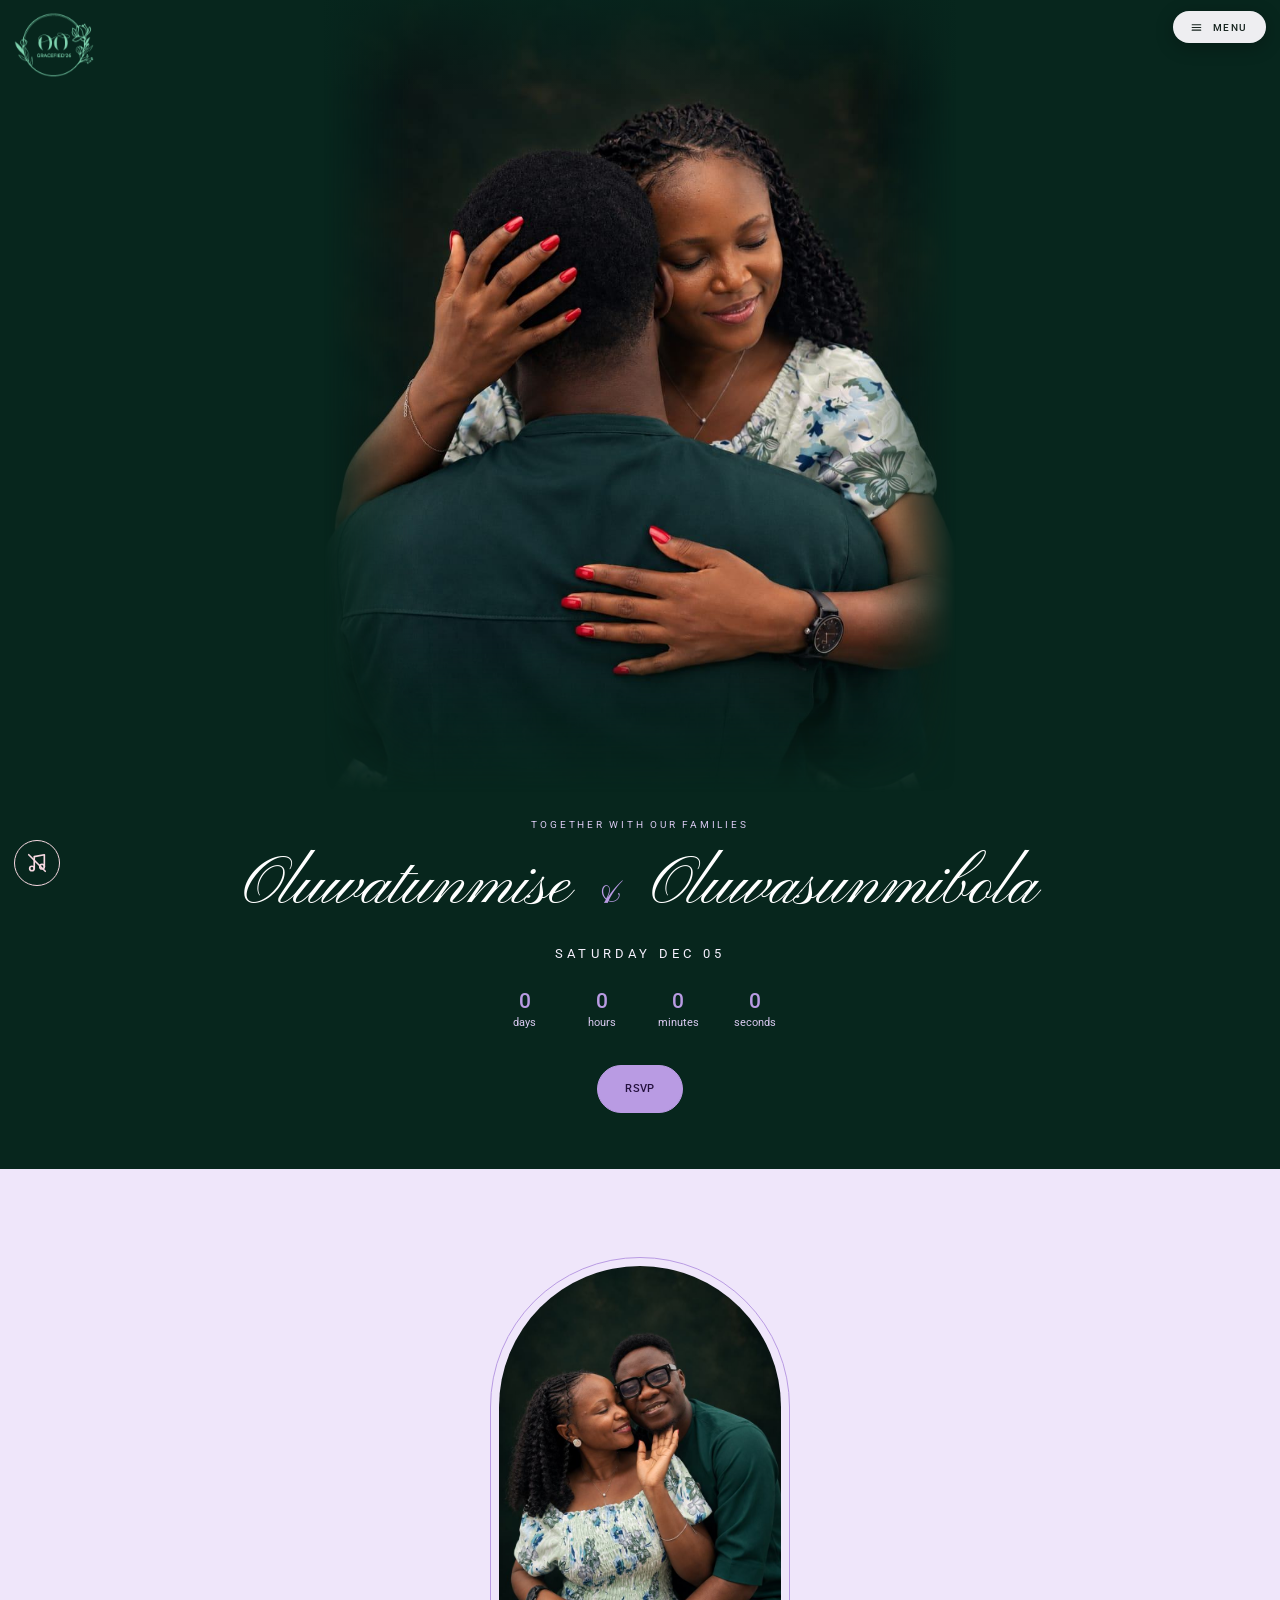
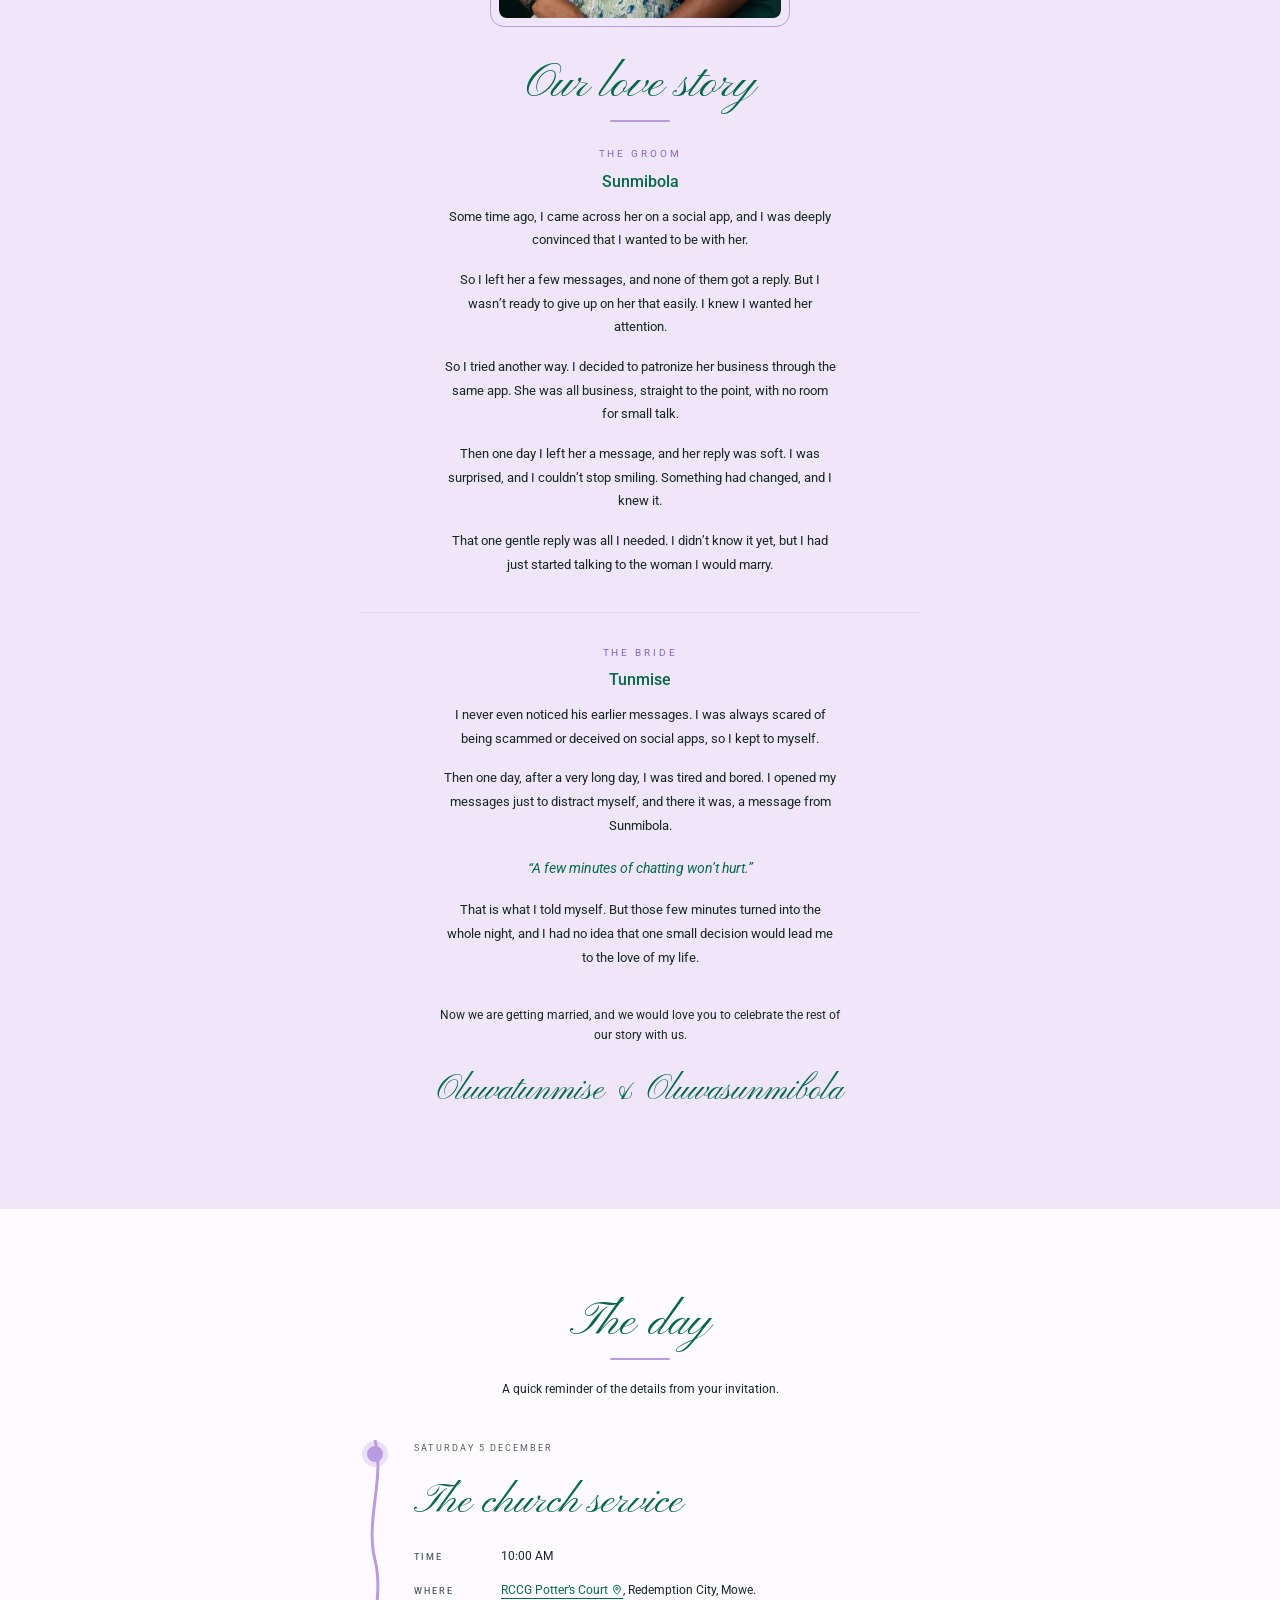
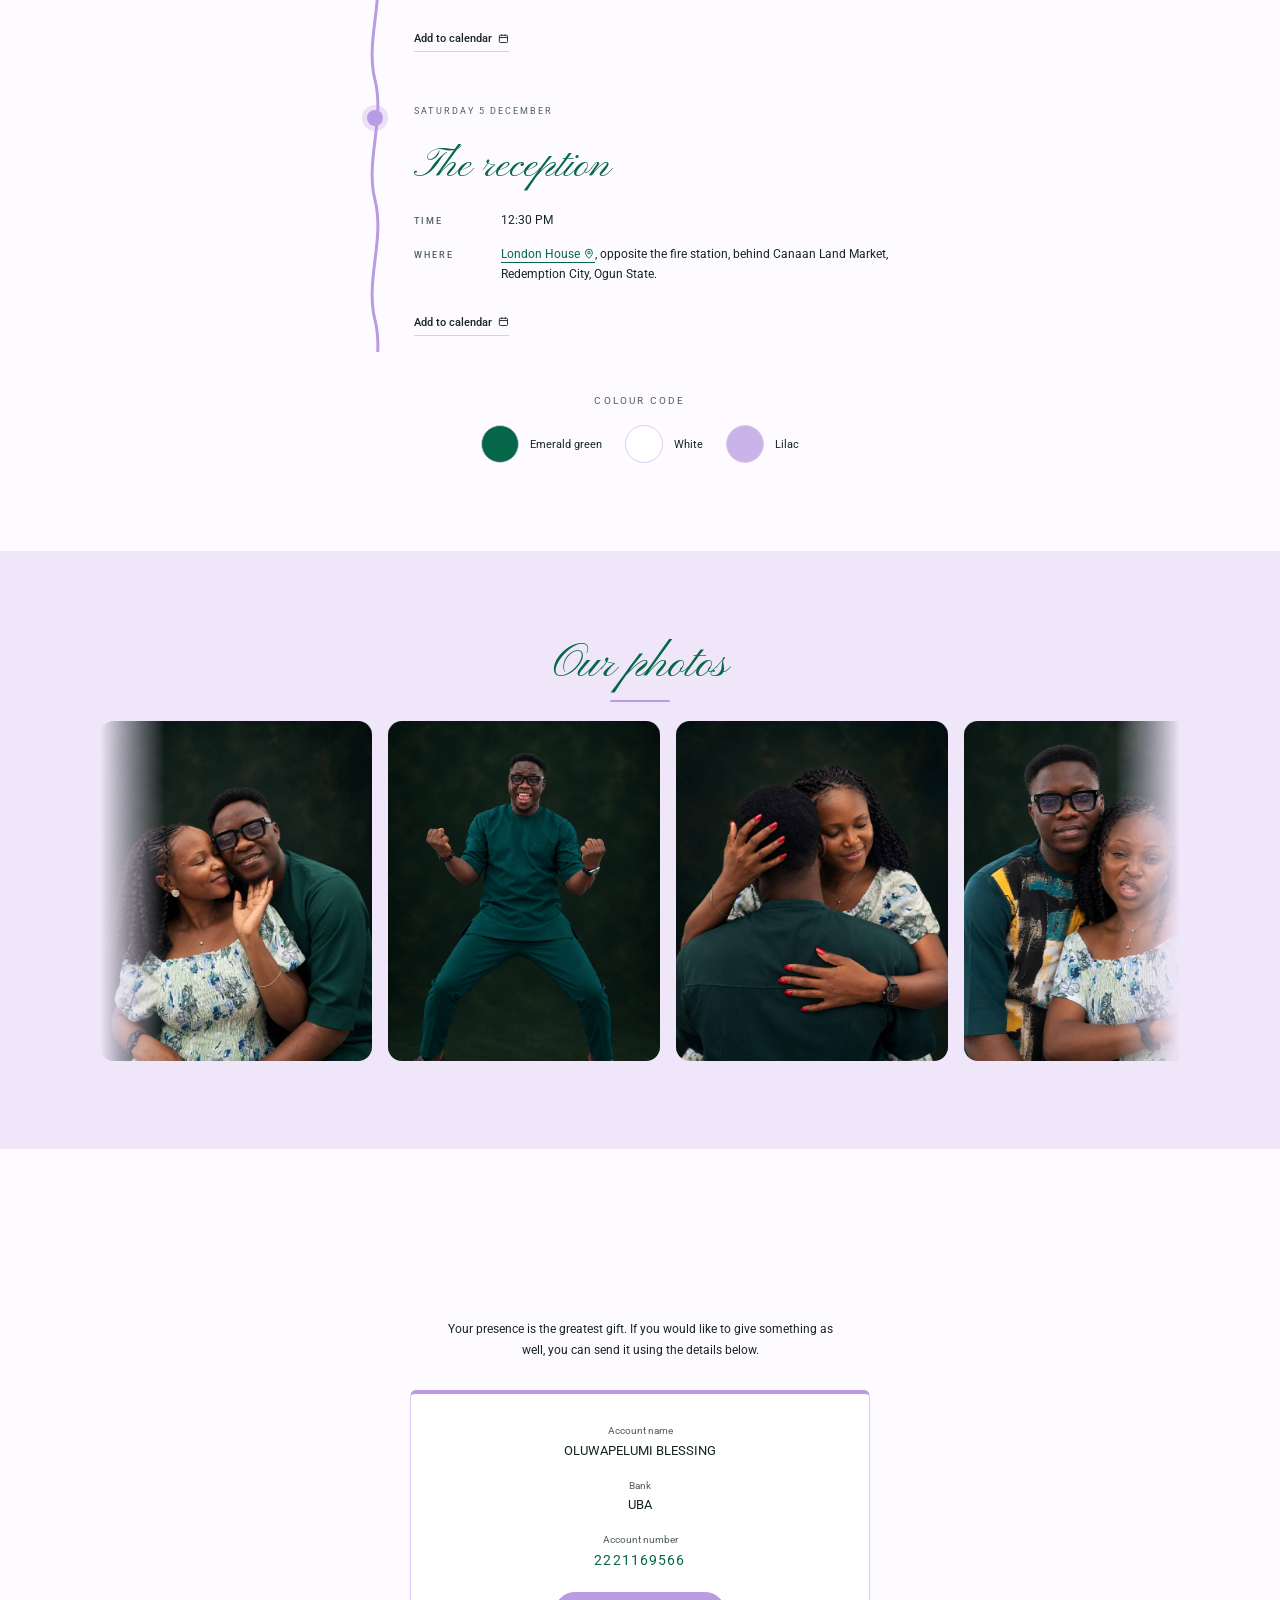
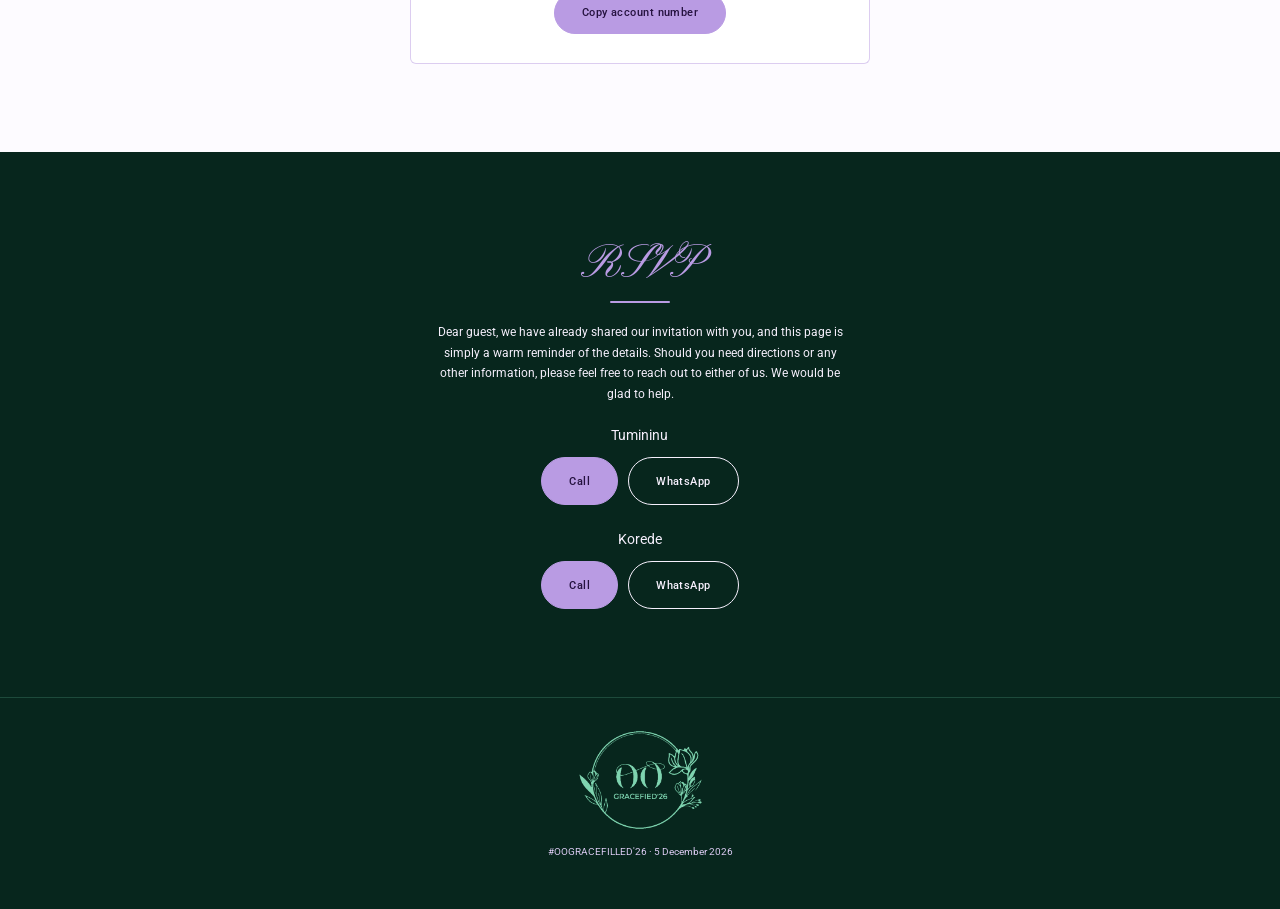
==== index.html @ e3ea1077 "Add files via upload" ====
<!DOCTYPE html>
<html lang="en">
<head>
<meta charset="utf-8">
<meta name="viewport" content="width=device-width, initial-scale=1, viewport-fit=cover">
<title>Oluwatunmise &amp; Oluwasunmibola · 5 December 2026</title>
<meta name="description" content="Oluwatunmise and Oluwasunmibola are getting married on Saturday 5 December 2026. #OOGRACEFILLED'26">
<meta property="og:type" content="website">
<meta property="og:site_name" content="Oluwatunmise &amp; Oluwasunmibola">
<meta property="og:title" content="Oluwatunmise &amp; Oluwasunmibola · Saturday 5 December 2026">
<meta property="og:description" content="A gentle reminder of our wedding details. Join us on Saturday 5 December 2026.">
<meta property="og:url" content="https://oogracefied-thewedding.vercel.app/">
<meta property="og:image" content="https://oogracefied-thewedding.vercel.app/preview.jpg">
<meta property="og:image:type" content="image/jpeg">
<meta property="og:image:width" content="1200">
<meta property="og:image:height" content="630">
<meta property="og:image:alt" content="Oluwatunmise and Oluwasunmibola embracing">
<meta name="twitter:card" content="summary_large_image">
<meta name="twitter:title" content="Oluwatunmise &amp; Oluwasunmibola · Saturday 5 December 2026">
<meta name="twitter:image" content="https://oogracefied-thewedding.vercel.app/preview.jpg">
<link rel="preconnect" href="https://fonts.googleapis.com">
<link rel="preconnect" href="https://fonts.gstatic.com" crossorigin>
<link href="https://fonts.googleapis.com/css2?family=Pinyon+Script&family=Roboto:ital,wght@0,400;0,500;1,400&display=swap" rel="stylesheet">
<style>
:root{
  --emerald:#066748; --forest:#07261d; --lilac:#d9c9f0; --mist:#f6f1fc; --gold:#b99be3;
  --bg:#fdfbff; --ink:#17251f; --muted:#52605a; --card:#ffffff; --line:#dccdf0; --accent:#066748; --alt:#efe6fa;
  --serif:'Roboto','Segoe UI',system-ui,sans-serif; --sans:'Roboto','Segoe UI',system-ui,sans-serif; --script:'Pinyon Script','Segoe Script',cursive;
  box-sizing:border-box; padding-top:env(safe-area-inset-top,0px); padding-bottom:env(safe-area-inset-bottom,0px);
}
@media (prefers-color-scheme:dark){:root:not([data-theme="light"]){--bg:#0a1d17;--ink:#eee9f6;--muted:#aebbb4;--card:#0f2b22;--line:#1f4a3c;--accent:#7fd4b0;--alt:#0c241c;}}
:root[data-theme="dark"]{--bg:#0a1d17;--ink:#eee9f6;--muted:#aebbb4;--card:#0f2b22;--line:#1f4a3c;--accent:#7fd4b0;--alt:#0c241c;}
*,*::before,*::after{box-sizing:border-box}
html{background:var(--forest);scroll-behavior:smooth;scroll-padding-top:env(safe-area-inset-top,0px)}
body{margin:0;background:var(--bg);color:var(--ink);font-family:var(--serif);font-size:.74rem;line-height:1.75;text-align:center}
img{max-width:100%;display:block}
a{color:inherit}
:focus-visible{outline:3px solid var(--gold);outline-offset:3px}
.wrap{width:min(900px,100% - 2.5rem);margin-inline:auto}
h1,h2,h3{font-weight:500;margin:0;line-height:1.1}
h2{font-family:var(--script);font-weight:400;font-size:clamp(2.3rem,6.5vw,3rem);color:var(--accent);margin-bottom:1.2rem}
p{margin:0 auto 1rem;max-width:58ch}
.btn{display:inline-block;font-family:var(--sans);font-size:.68rem;letter-spacing:.04em;text-decoration:none;padding:.85rem 1.7rem;border-radius:999px;border:1.5px solid var(--gold);background:var(--gold);color:#25123f;font-weight:500;cursor:pointer}
.btn.ghost{background:transparent;color:inherit;border-color:currentColor}
/* hero */
.hero{position:relative;overflow:hidden;background:var(--forest);color:#f5effc;padding-bottom:3.5rem}.herobg{display:block;margin:0 auto;width:auto;max-width:100%;height:auto;max-height:88vh;max-height:88svh;-webkit-mask-image:linear-gradient(to right,transparent,#000 14%,#000 86%,transparent),linear-gradient(to bottom,#000 80%,transparent);-webkit-mask-composite:source-in;mask-image:linear-gradient(to right,transparent,#000 14%,#000 86%,transparent),linear-gradient(to bottom,#000 80%,transparent);mask-composite:intersect}.hero::after{content:"";position:absolute;left:0;right:0;top:0;height:6rem;background:linear-gradient(to bottom,rgba(7,38,29,.8),rgba(7,38,29,0));pointer-events:none}.hero>.wrap{position:static}.hero .nav{position:absolute;z-index:3;top:0;left:50%;transform:translateX(-50%);width:min(900px,100% - 2.5rem)}.hero .reveal{position:relative;z-index:2;margin-top:1.5rem;width:min(900px,100% - 2.5rem);margin-inline:auto}
.nav{display:flex;align-items:center;justify-content:flex-end;flex-wrap:wrap;gap:.4rem 1.6rem;list-style:none;margin:0;padding:1.2rem 0;font-family:var(--sans);font-size:.75rem}.nav::before{content:"OO";margin-right:auto;font-family:var(--script);font-weight:400;font-size:2.4rem;color:var(--gold);line-height:1}
.nav a{text-decoration:none;opacity:.9}.nav a:hover{opacity:1;text-decoration:underline}
.arch{width:min(400px,84vw);margin:1rem auto 0;border:1px solid var(--gold);padding:8px;border-radius:220px 220px 14px 14px}
.arch img{width:100%;aspect-ratio:4/5;object-fit:cover;object-position:center 30%;border-radius:212px 212px 8px 8px}
.badge{width:84px;height:84px;border-radius:50%;border:2px solid var(--gold);margin:0 auto .8rem;position:relative;object-fit:cover;box-shadow:0 6px 24px rgba(0,0,0,.35)}
.invite{font-family:var(--sans);font-style:normal;text-transform:uppercase;letter-spacing:.28em;color:var(--lilac);font-size:.62rem}
.names{font-family:var(--script);text-wrap:balance;font-weight:400;font-size:clamp(2.4rem,8.5vw,4.2rem);line-height:1.15;margin:.4rem 0 1rem;color:#fff}
.names .amp{font-size:.7em;color:var(--gold);padding:0 .1em}
.date{font-family:var(--sans);text-transform:uppercase;letter-spacing:.32em;font-size:.82rem;margin-bottom:1.6rem}
.count{display:flex;gap:1.4rem;justify-content:center;font-family:var(--sans);margin-bottom:2rem}
.count div{min-width:3.4rem}
.count b{display:block;font-family:var(--serif);font-size:1.3rem;font-weight:500;color:var(--gold);line-height:1}
.count small{font-size:.7rem;color:var(--lilac)}
.reveal{animation:rise 1.1s ease-out both}
@keyframes rise{from{opacity:0;transform:translateY(18px)}to{opacity:1;transform:none}}
/* sections */
section{padding:5.5rem 0}
.alt{background:var(--alt)}
.frame{width:min(300px,70vw);margin:0 auto 2rem;border-radius:150px 150px 14px 14px;border:1px solid var(--gold);padding:8px}
.frame img{border-radius:142px 142px 8px 8px;width:100%;aspect-ratio:4/5;object-fit:cover;object-position:center 30%}
.quote{font-style:italic;font-size:.84rem;color:var(--accent);margin:1.8rem auto;max-width:34ch;line-height:1.4}
.sign{font-family:var(--script);font-weight:400;font-size:2.1rem;color:var(--accent)}
.cards{display:grid;grid-template-columns:repeat(2,1fr);gap:1.5rem;margin:2rem 0}
.card{background:var(--card);border:1px solid var(--line);border-top:4px solid var(--emerald);border-radius:6px;padding:1.8rem}
.card h3{font-size:1.2rem;margin-bottom:.3rem}
.card .time{font-family:var(--sans);color:var(--accent);font-weight:500;margin-bottom:.8rem}
.card p:last-child{margin-bottom:0}
.note{font-style:italic;color:var(--muted)}
.actions{display:flex;gap:.8rem;flex-wrap:wrap;justify-content:center;margin-top:1.2rem}
.actions .btn.ghost{color:var(--ink)}
.colours{display:flex;gap:1.4rem;flex-wrap:wrap;justify-content:center;margin-top:1rem}
.sw{display:flex;align-items:center;gap:.7rem;font-family:var(--sans);font-size:.68rem}
.sw i{width:2.4rem;height:2.4rem;border-radius:50%;border:1px solid var(--line);display:block}
.gallery{display:grid;grid-template-columns:repeat(4,1fr);gap:1rem}
.gallery button{padding:0;border:0;background:none;cursor:zoom-in;border-radius:6px;overflow:hidden}
.gallery img{width:100%;aspect-ratio:4/5;object-fit:cover;transition:transform .5s}
.gallery button:hover img{transform:scale(1.03)}
dialog{border:0;background:transparent;padding:0;max-width:92vw;max-height:92vh}
dialog::backdrop{background:rgba(4,20,15,.88)}
dialog img{max-height:90vh;width:auto;margin:auto;border-radius:6px}
/* gifts */
.gift{max-width:460px;margin:1.8rem auto 0;background:var(--card);border:1px solid var(--line);border-top:4px solid var(--gold);border-radius:6px;padding:1.8rem}
.gift dl{margin:0 0 1.2rem}
.gift dt{font-family:var(--sans);font-size:.62rem;color:var(--muted)}
.gift dd{margin:0 0 .9rem;font-size:.8rem}
.gift dd.num{font-family:var(--sans);letter-spacing:.08em;font-size:.88rem;color:var(--accent)}
.rsvp{background:var(--forest);color:#f5effc}
.rsvp h2{color:var(--gold)}
.rsvp .actions{flex-direction:column;align-items:center;gap:1.4rem}
.contact{display:flex;gap:.6rem;align-items:center;flex-wrap:wrap;justify-content:center;font-family:var(--sans)}
.contact span{width:100%;font-family:var(--serif);font-size:.85rem}
.rsvp .btn.ghost{color:#f5effc}
footer{background:var(--forest);color:var(--lilac);padding:2rem 1rem 3rem;font-family:var(--sans);font-size:.62rem;border-top:1px solid #1d4a3b}
footer .badge{width:84px;height:84px;margin:0 auto .8rem}

.timeline{position:relative;max-width:560px;margin:2.5rem auto 0;padding-left:3.4rem;text-align:left}
.timeline::before{content:"";position:absolute;left:0;top:0;bottom:0;width:30px;background:url("data:image/svg+xml,%3Csvg xmlns='http://www.w3.org/2000/svg' width='30' height='240' viewBox='0 0 30 240'%3E%3Cpath d='M15 0C25 40 5 80 15 120S5 200 15 240' fill='none' stroke='%23b99be3' stroke-width='3'/%3E%3C/svg%3E") repeat-y center top}
.ev{position:relative;padding-bottom:3.2rem}
.ev:last-child{padding-bottom:1rem}
.ev::before{content:"";position:absolute;left:calc(-3.4rem + 7px);top:.4rem;width:16px;height:16px;border-radius:50%;background:var(--gold);box-shadow:0 0 0 5px rgba(185,155,227,.28)}
.ev .date{font-family:var(--sans);font-size:.58rem;letter-spacing:.22em;text-transform:uppercase;color:var(--muted)}
.ev h3{font-family:var(--script);font-weight:400;font-size:clamp(2.1rem,7vw,2.6rem);color:var(--accent);margin:.2rem 0 1.3rem;line-height:1.05}
.row{display:grid;grid-template-columns:4.4rem 1fr;gap:.3rem 1rem;margin-bottom:.9rem;align-items:baseline}
.row b{font-family:var(--sans);font-size:.56rem;letter-spacing:.22em;text-transform:uppercase;font-weight:500;color:var(--muted)}
.row span{font-size:.78rem;line-height:1.6}
.tl{color:var(--accent);text-decoration:none;border-bottom:1px solid currentColor;padding-bottom:1px}
.tl svg{width:.95em;height:.95em;vertical-align:-.12em;margin-left:.25em;fill:none;stroke:currentColor;stroke-width:2}
.cal{display:inline-block;margin-top:.9rem;font-family:var(--sans);font-size:.68rem;font-weight:500;color:var(--ink);text-decoration:none;border-bottom:1px solid var(--line);padding-bottom:3px}
.cal svg{width:1em;height:1em;vertical-align:-.15em;margin-left:.35rem;fill:none;stroke:currentColor;stroke-width:2}

.topbar{position:fixed;z-index:40;top:calc(env(safe-area-inset-top,0px) + .7rem);left:.9rem;right:.9rem;display:flex;justify-content:flex-end;align-items:center;pointer-events:none}
.topbar>*{pointer-events:auto}
.pill{display:inline-flex;align-items:center;gap:.6rem;border:0;background:rgba(253,251,255,.94);color:#17251f;border-radius:999px;padding:.6rem 1.1rem;font-family:var(--sans);font-size:.62rem;letter-spacing:.16em;text-transform:uppercase;font-weight:500;box-shadow:0 4px 18px rgba(0,0,0,.28);cursor:pointer;text-decoration:none}
.pill.logo{padding:.3rem 1rem}.pill.logo img{height:42px;width:auto}
.pill svg{width:1.3em;height:1.3em;stroke:currentColor;stroke-width:2;fill:none;stroke-linecap:round}
.menu{position:fixed;inset:0;z-index:60;background:var(--bg);color:var(--ink);padding:calc(env(safe-area-inset-top,0px) + .7rem) .9rem calc(env(safe-area-inset-bottom,0px) + 1.5rem);display:flex;flex-direction:column;overflow-y:auto;animation:fade .25s ease-out}
.menu[hidden]{display:none}
.menu-top{display:flex;justify-content:space-between;align-items:center}
.menu .pill{background:var(--alt);box-shadow:none;border:1px solid var(--line);color:var(--ink)}
.menu-logo{height:60px;width:auto}
.menu nav{margin:auto;padding:2rem .6rem;display:flex;flex-direction:column;gap:.3rem;align-items:flex-start;max-width:520px;width:100%}
.menu nav a{font-family:var(--script);font-size:clamp(2rem,7vw,2.6rem);color:var(--accent);text-decoration:none;line-height:1.25}
.menu-foot{font-family:var(--sans);font-size:.6rem;letter-spacing:.14em;color:var(--muted);text-align:left;max-width:520px;width:100%;margin:0 auto;padding:0 .6rem}
.flogo{display:block;height:100px;width:auto;margin:0 auto .8rem}
body.lock{overflow:hidden}
@keyframes fade{from{opacity:0}to{opacity:1}}
@media (prefers-reduced-motion:reduce){.menu{animation:none}}
.herologo{position:absolute;z-index:3;top:.8rem;left:.9rem;height:64px;width:auto}
.music{position:fixed;z-index:40;left:.9rem;bottom:calc(env(safe-area-inset-bottom,0px) + .9rem);width:46px;height:46px;border-radius:50%;border:1.5px solid #fff;background:transparent;color:#fff;mix-blend-mode:difference;display:grid;place-items:center;cursor:pointer;padding:0}
.music[hidden]{display:none}
.music svg{width:22px;height:22px;fill:none;stroke:currentColor;stroke-width:1.8;stroke-linecap:round;stroke-linejoin:round}
.music .mute{display:none}.music:not(.on) .mute{display:block}
.story-part h3{font-family:var(--sans);font-weight:500;font-size:1rem;color:var(--accent);margin:1.6rem 0 .7rem}
.story-part+.story-part{border-top:1px solid var(--line);margin-top:1.8rem;padding-top:.4rem}
.story-body{max-width:560px;margin:1.5rem auto 0;text-align:center}
.story-part p{margin-left:auto;margin-right:auto;max-width:56ch;font-size:.8rem;line-height:1.85}
.story-part h3{margin:.3rem 0 .9rem}
.story-part+.story-part{margin-top:2.2rem;padding-top:2rem}
.who{font-family:var(--sans);font-size:.6rem;letter-spacing:.3em;text-transform:uppercase;font-weight:400;color:#8b64bf;margin-bottom:.6rem}
@media (prefers-color-scheme:dark){:root:not([data-theme="light"]) .who{color:#cdb8ec}}
.story-part .quote{margin:1.1rem auto;max-width:34ch;font-size:.88rem;text-align:center}
h2::after{content:"";display:block;width:60px;height:2px;background:var(--gold);margin:.5rem auto 0;border-radius:2px}
.remind{max-width:36ch;margin:0 auto 1.3rem;color:var(--lilac);font-size:.78rem;line-height:1.7}
.rsvpform{max-width:420px;margin:1.8rem auto 2.2rem;display:grid;gap:.9rem;text-align:left}
.rsvpform label{display:block;font-family:var(--sans);font-size:.62rem;letter-spacing:.18em;text-transform:uppercase;color:var(--lilac);margin-bottom:.35rem}
.rsvpform input{width:100%;padding:.8rem 1rem;border-radius:10px;border:1px solid rgba(217,201,240,.45);background:rgba(255,255,255,.08);color:#fff;font:inherit;font-size:1rem}
.rsvpform .btn{width:100%;text-align:center}
.rsvpform .err{color:#ffb9b9;font-size:.72rem;margin:0}
.note2{font-size:.72rem;color:var(--lilac);margin-bottom:1rem}
.marquee{overflow:hidden;-webkit-mask-image:linear-gradient(to right,transparent,#000 6%,#000 94%,transparent);mask-image:linear-gradient(to right,transparent,#000 6%,#000 94%,transparent)}
.mtrack{display:flex;width:max-content;animation:marq 48s linear infinite;animation-play-state:paused}
.marquee.go .mtrack{animation-play-state:running}
.marquee.paused .mtrack{animation-play-state:paused}
@media (hover:hover){.marquee:hover .mtrack{animation-play-state:paused}}
@keyframes marq{to{transform:translateX(-50%)}}
.slide{--h:min(340px,87vw);flex:0 0 auto;margin-right:1rem;padding:0;border:0;background:none;border-radius:14px;overflow:hidden;cursor:zoom-in}
.slide img{display:block;height:var(--h);width:auto;aspect-ratio:var(--ar,4/5);object-fit:cover;object-position:center 25%;transition:transform .5s}
.slide.wide{--ar:4/3}.slide.wide img{object-position:center}
.slide:hover img{transform:scale(1.03)}
@media (prefers-reduced-motion:reduce){.mtrack{animation:none}.marquee{overflow-x:auto;-webkit-mask-image:none;mask-image:none}.clone{display:none}}
.rv{opacity:0;transform:translateY(26px);transition:opacity .9s ease,transform .9s ease}
.rv.in{opacity:1;transform:none}
@media (prefers-reduced-motion:reduce){.rv{opacity:1;transform:none;transition:none}}
@media (max-width:820px){
  .cards{grid-template-columns:1fr}.nav{justify-content:flex-start}.nav::before{width:100%;margin:0}
  .gallery{grid-template-columns:1fr 1fr}
  section{padding:4rem 0}
}
@media (prefers-reduced-motion:reduce){.reveal{animation:none}html{scroll-behavior:auto}*{transition:none!important}}
</style>
</head>
<body>
<header class="hero" id="top"><img class="herobg" src="[data-uri]" alt="The couple embracing, her hand on his head, her eyes closed and smiling"><img class="herologo" src="[data-uri]" alt="OO Gracefied’26 monogram">
  <div class="wrap">
    <div class="topbar">
      <button class="pill" type="button" id="menuOpen" aria-expanded="false" aria-controls="menu"><svg viewBox="0 0 24 24" aria-hidden="true"><path d="M4 7h16M4 12h16M4 17h16"/></svg>Menu</button>
    </div>
    <div class="menu" id="menu" role="dialog" aria-modal="true" aria-label="Menu" hidden>
      <div class="menu-top"><picture><source media="(prefers-color-scheme: dark)" srcset="[data-uri]"><img class="menu-logo" src="[data-uri]" alt=""></picture><button class="pill" type="button" id="menuClose"><svg viewBox="0 0 24 24" aria-hidden="true"><path d="M6 6l12 12M18 6L6 18"/></svg>Close</button></div>
      <nav aria-label="Main"><a href="#story">Our story</a><a href="#day">The day</a><a href="#photos">Photos</a><a href="#gifts">Gift us</a><a href="#rsvp">RSVP</a></nav>
      <p class="menu-foot">5 December 2026 · #OOGRACEFILLED'26</p>
    </div>
    <div class="reveal">
      
      
      <p class="invite">Together with our families</p>
      <h1 class="names">Oluwatunmise <span class="amp">&amp;</span> Oluwasunmibola</h1>
      <p class="date">SATURDAY DEC 05</p>
      <div class="count" id="count">
        <div><b id="d">0</b><small>days</small></div><div><b id="h">0</b><small>hours</small></div><div><b id="m">0</b><small>minutes</small></div><div><b id="s">0</b><small>seconds</small></div>
      </div>
      
        <a class="btn" href="#rsvp">RSVP</a>
    </div>
  </div>
</header>

<main>
<section class="alt" id="story">
  <div class="wrap">
    <div class="frame"><img src="[data-uri]" alt="The couple embracing, her head resting on his shoulder" loading="lazy"></div>
    <h2>Our love story</h2>
    <div class="story-body">
    <div class="story-part">
      <div class="who">The Groom</div>
      <h3>Sunmibola</h3>
      <p>Some time ago, I came across her on a social app, and I was deeply convinced that I wanted to be with her.</p>
      <p>So I left her a few messages, and none of them got a reply. But I wasn’t ready to give up on her that easily. I knew I wanted her attention.</p>
      <p>So I tried another way. I decided to patronize her business through the same app. She was all business, straight to the point, with no room for small talk.</p>
      <p>Then one day I left her a message, and her reply was soft. I was surprised, and I couldn’t stop smiling. Something had changed, and I knew it.</p>
      <p>That one gentle reply was all I needed. I didn’t know it yet, but I had just started talking to the woman I would marry.</p>
    </div>
    <div class="story-part">
      <div class="who bride">The Bride</div>
      <h3>Tunmise</h3>
      <p>I never even noticed his earlier messages. I was always scared of being scammed or deceived on social apps, so I kept to myself.</p>
      <p>Then one day, after a very long day, I was tired and bored. I opened my messages just to distract myself, and there it was, a message from Sunmibola.</p>
      <p class="quote">“A few minutes of chatting won’t hurt.”</p>
      <p>That is what I told myself. But those few minutes turned into the whole night, and I had no idea that one small decision would lead me to the love of my life.</p>
    </div>
    </div>
    <p style="margin-top:2.2rem">Now we are getting married, and we would love you to celebrate the rest of our story with us.</p>
    <span class="sign">Oluwatunmise &amp; Oluwasunmibola</span>
  </div>
</section>

<section id="day">
  <div class="wrap">
    <h2>The day</h2>
    <p>A quick reminder of the details from your invitation.</p>
    <div class="timeline">
      <article class="ev">
        <div class="date">Saturday 5 December</div>
        <h3>The church service</h3>
        <div class="row"><b>Time</b><span>10:00 AM</span></div>
        <div class="row"><b>Where</b><span><a class="tl" href="https://www.google.com/maps/search/?api=1&amp;query=RCCG%20Potter%27s%20Court%2C%20Redemption%20City%2C%20Mowe" target="_blank" rel="noopener">RCCG Potter’s Court<svg viewBox="0 0 24 24" aria-hidden="true"><path d="M12 21s7-6.2 7-11.5A7 7 0 0 0 5 9.5C5 14.8 12 21 12 21z"/><circle cx="12" cy="9.5" r="2.5"/></svg></a>, Redemption City, Mowe.</span></div>
        
        <a class="cal" href="https://calendar.google.com/calendar/render?action=TEMPLATE&amp;text=Oluwatunmise%20%26%20Oluwasunmibola%3A%20The%20church%20service&amp;dates=20261205T090000Z%2F20261205T113000Z&amp;location=RCCG%20Potter%27s%20Court%2C%20Redemption%20City%2C%20Mowe" target="_blank" rel="noopener">Add to calendar<svg viewBox="0 0 24 24" aria-hidden="true"><rect x="3" y="5" width="18" height="16" rx="2"/><path d="M3 10h18M8 3v4M16 3v4"/></svg></a>
      </article>
      <article class="ev">
        <div class="date">Saturday 5 December</div>
        <h3>The reception</h3>
        <div class="row"><b>Time</b><span>12:30 PM</span></div>
        <div class="row"><b>Where</b><span><a class="tl" href="https://www.google.com/maps/search/?api=1&amp;query=London%20House%2C%20Canaan%20Land%20market%2C%20Redemption%20City%2C%20Ogun%20State" target="_blank" rel="noopener">London House<svg viewBox="0 0 24 24" aria-hidden="true"><path d="M12 21s7-6.2 7-11.5A7 7 0 0 0 5 9.5C5 14.8 12 21 12 21z"/><circle cx="12" cy="9.5" r="2.5"/></svg></a>, opposite the fire station, behind Canaan Land Market, Redemption City, Ogun State.</span></div>
        
        <a class="cal" href="https://calendar.google.com/calendar/render?action=TEMPLATE&amp;text=Oluwatunmise%20%26%20Oluwasunmibola%3A%20The%20reception&amp;dates=20261205T113000Z%2F20261205T153000Z&amp;location=London%20House%2C%20Canaan%20Land%20Market%2C%20Redemption%20City%2C%20Ogun%20State" target="_blank" rel="noopener">Add to calendar<svg viewBox="0 0 24 24" aria-hidden="true"><rect x="3" y="5" width="18" height="16" rx="2"/><path d="M3 10h18M8 3v4M16 3v4"/></svg></a>
      </article>
    </div>
    <p style="margin:2.5rem auto .6rem;font-family:var(--sans);font-size:.62rem;letter-spacing:.22em;text-transform:uppercase;color:var(--muted)">Colour code</p>
    <div class="colours">
      <span class="sw"><i style="background:#066748"></i>Emerald green</span>
      <span class="sw"><i style="background:#fff"></i>White</span>
      <span class="sw"><i style="background:#c9b3e8"></i>Lilac</span>
    </div>
  </div>
</section>

<section class="alt" id="photos">
  <div class="wrap" style="width:min(1080px,100% - 2.5rem)">
    <h2>Our photos</h2>
    <div class="marquee" id="marquee">
      <div class="mtrack" id="track" aria-label="Photo gallery">
      <button class="slide" type="button" aria-label="Open photo 1"><img src="[data-uri]" alt="The couple laughing, cheek to cheek" loading="lazy"></button>
      <button class="slide" type="button" aria-label="Open photo 2"><img src="[data-uri]" alt="The groom celebrating with joy in emerald green" loading="lazy"></button>
      <button class="slide" type="button" aria-label="Open photo 3"><img src="[data-uri]" alt="The couple embracing, her hand on his head" loading="lazy"></button>
      <button class="slide" type="button" aria-label="Open photo 4"><img src="[data-uri]" alt="The couple posing close together" loading="lazy"></button>
      <button class="slide" type="button" aria-label="Open photo 5"><img src="[data-uri]" alt="The couple smiling with powder on their faces" loading="lazy"></button>
      <button class="slide" type="button" aria-label="Open photo 6"><img src="[data-uri]" alt="The couple in black and white, smiling and holding each other" loading="lazy"></button>
      <button class="slide" type="button" aria-label="Open photo"><img src="[data-uri]" alt="The couple smiling in the sun, she in a black hat" loading="lazy"></button>
      <button class="slide wide" type="button" aria-label="Open photo"><img src="[data-uri]" alt="The couple with family members at an event" loading="lazy"></button>
      <button class="slide" type="button" aria-label="Open photo"><img src="[data-uri]" alt="The couple in black and white, she in a black hat" loading="lazy"></button>
      <button class="slide" type="button" aria-label="Open photo"><img src="[data-uri]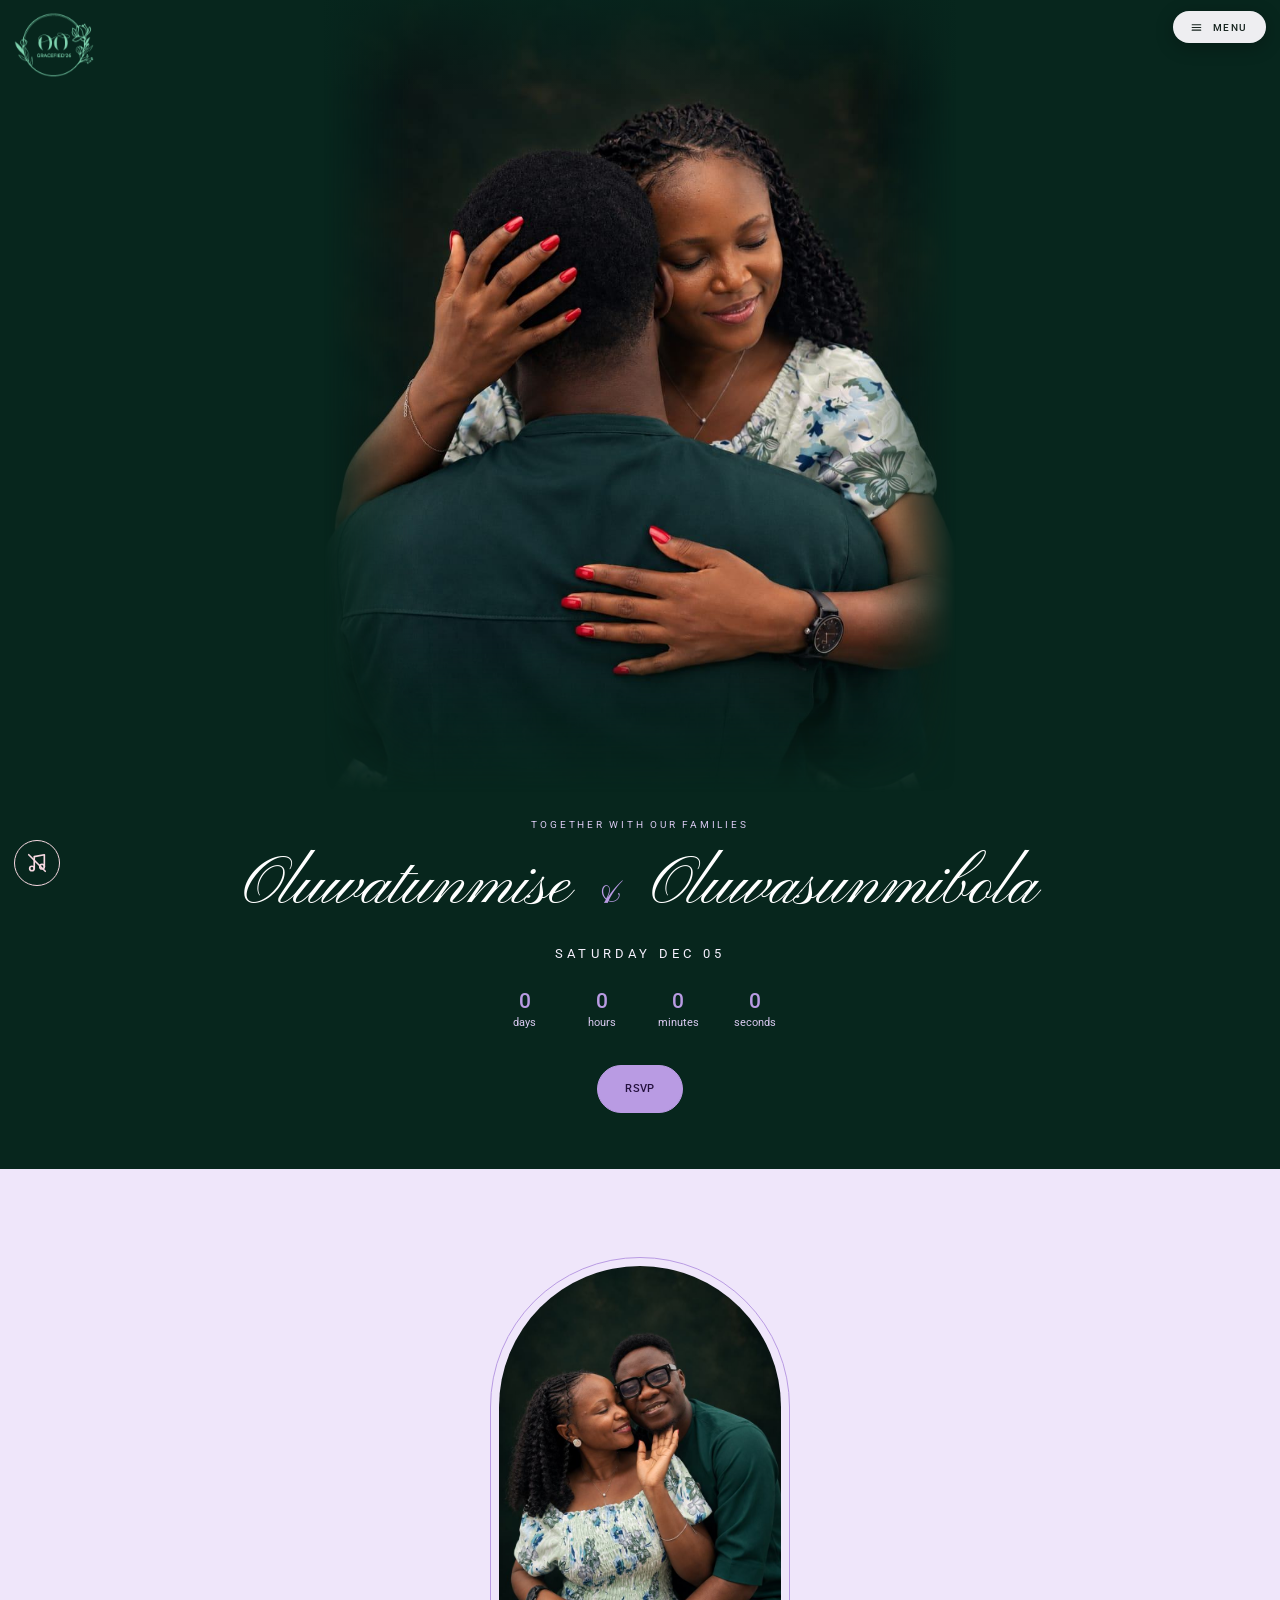
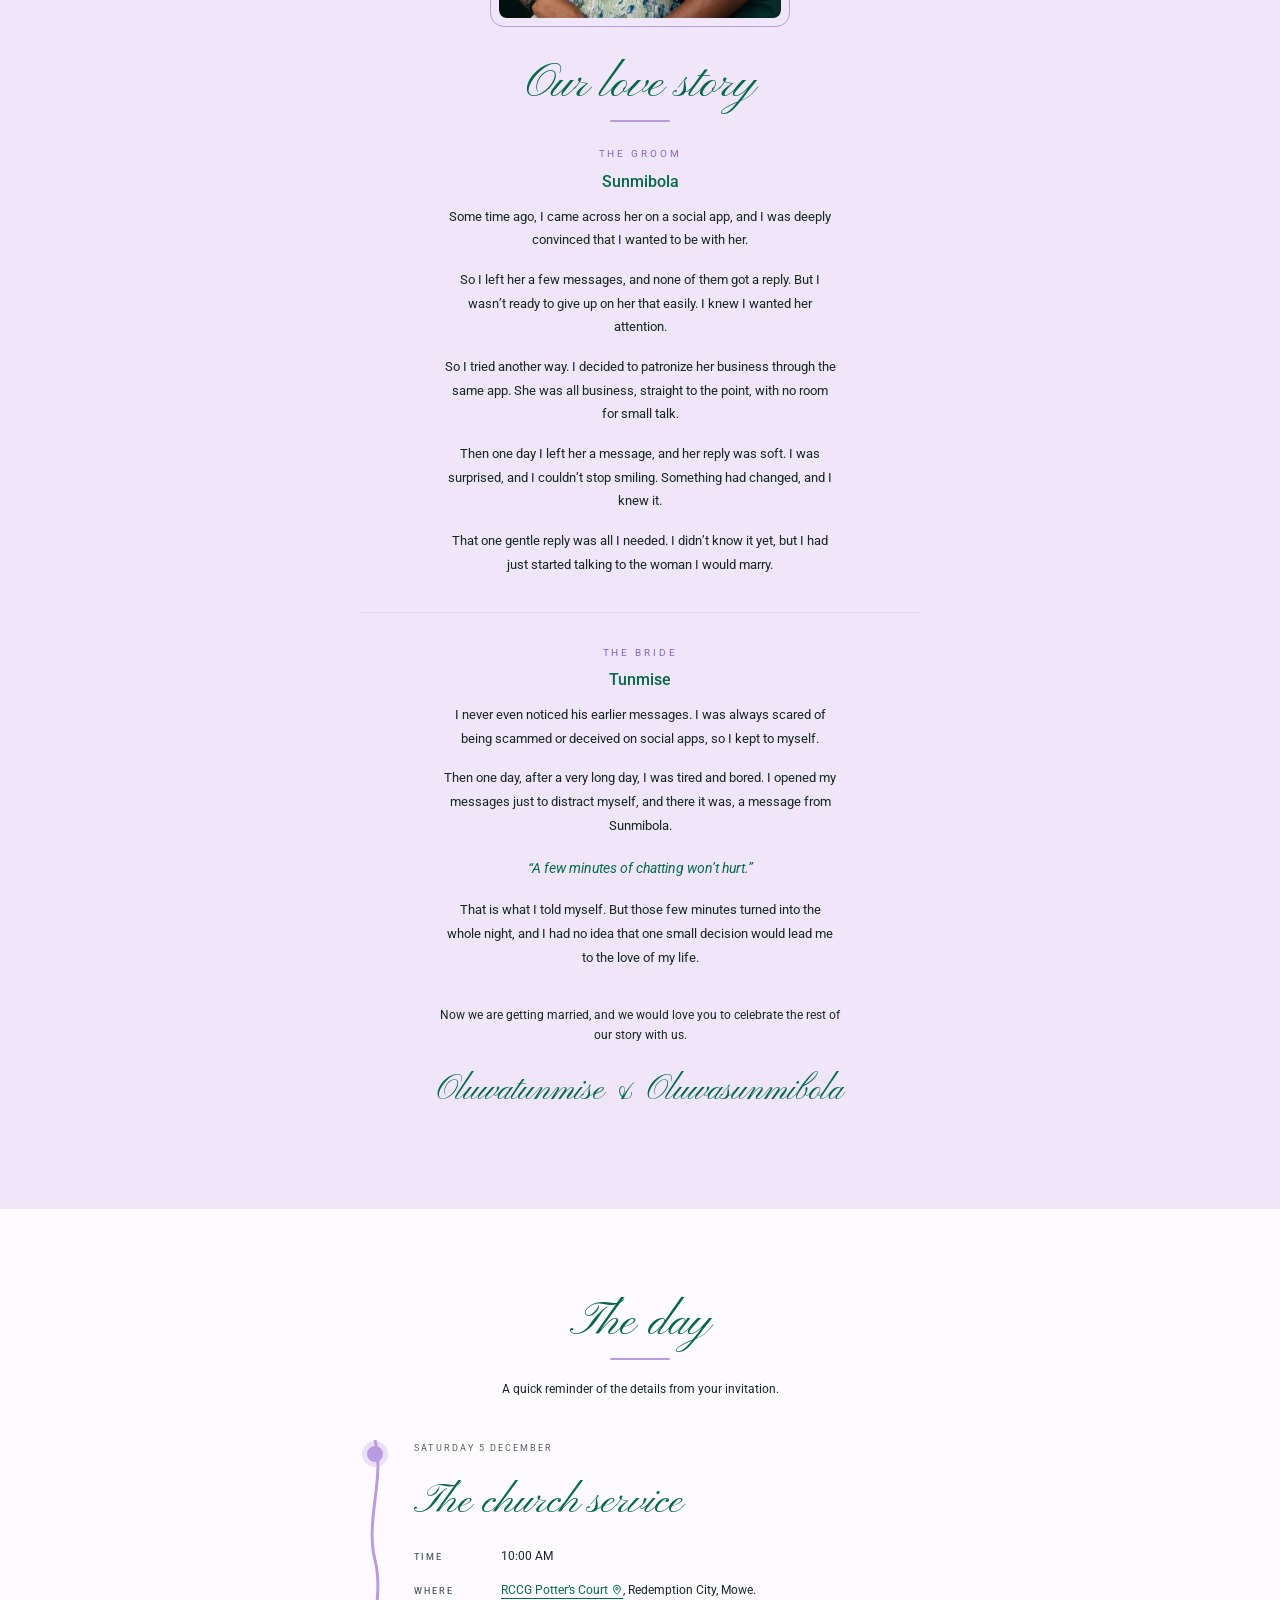
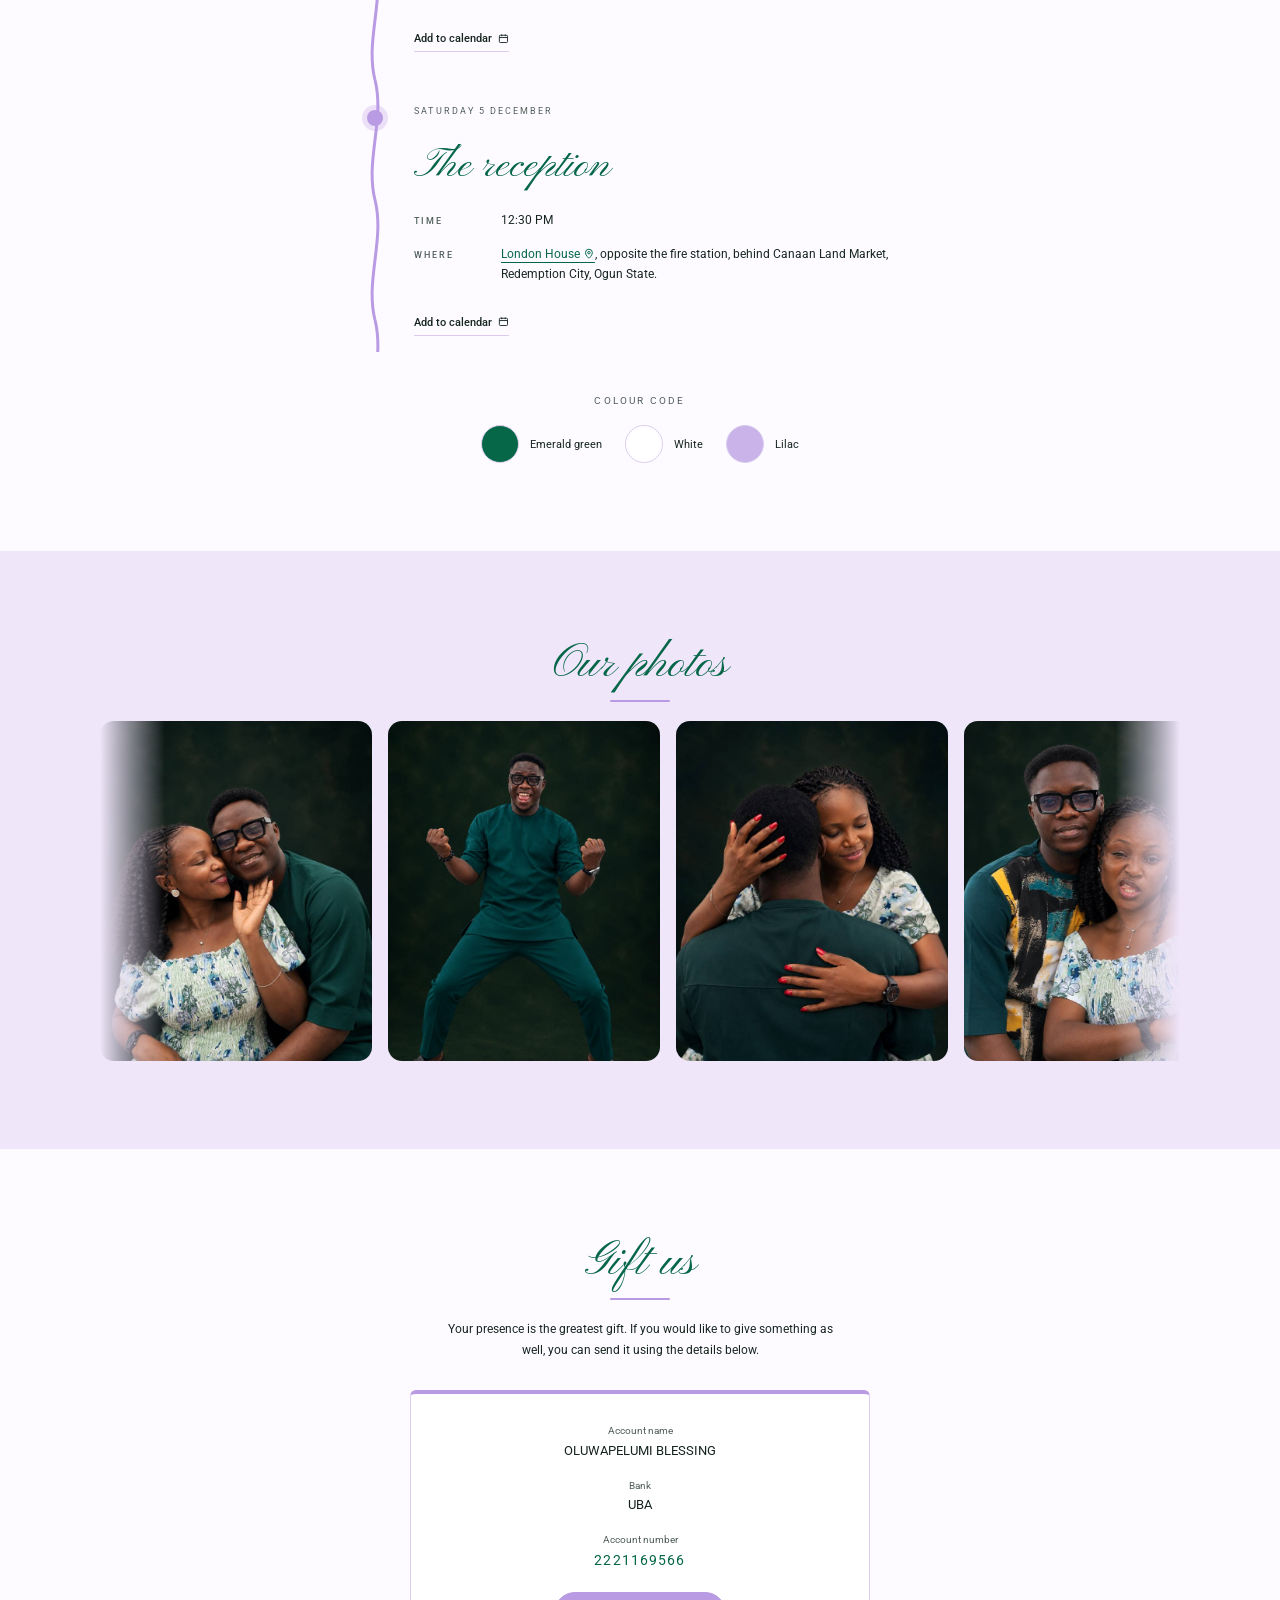
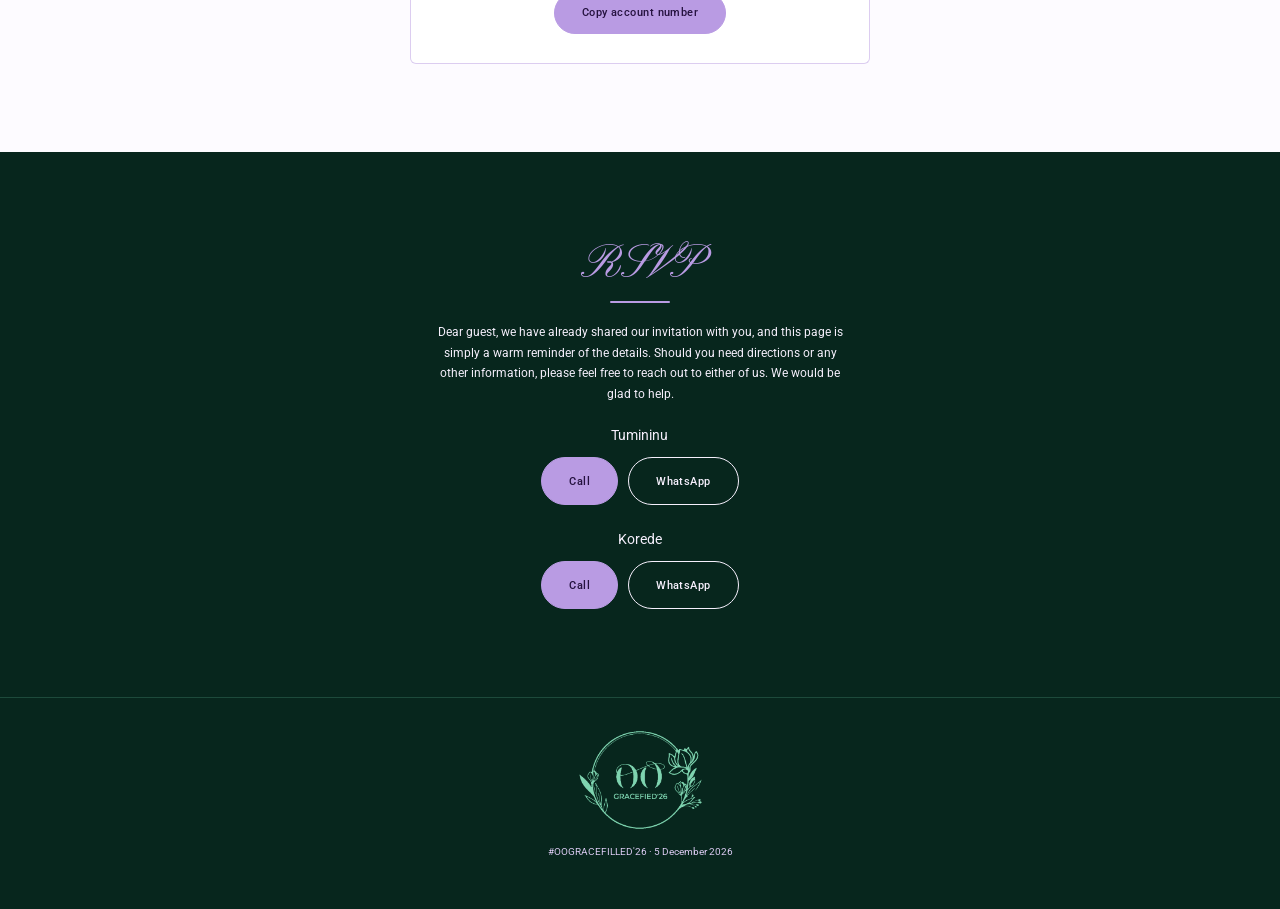
